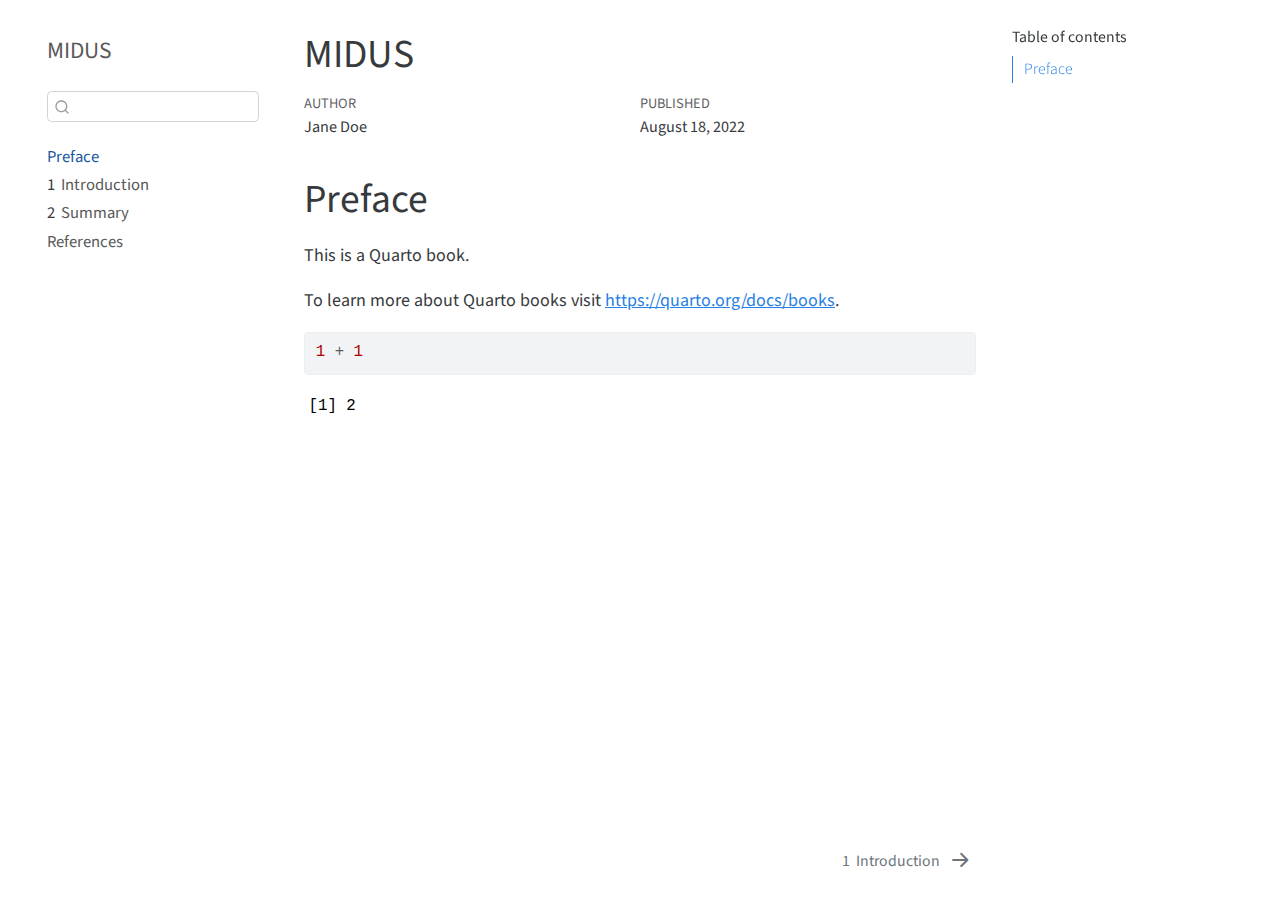
==== index.html @ 4b4c2485 "Built site for gh-pages" ====
<!DOCTYPE html>
<html xmlns="http://www.w3.org/1999/xhtml" lang="en" xml:lang="en"><head>

<meta charset="utf-8">
<meta name="generator" content="quarto-1.0.38">

<meta name="viewport" content="width=device-width, initial-scale=1.0, user-scalable=yes">

<meta name="author" content="Jane Doe">
<meta name="dcterms.date" content="2022-08-18">

<title>MIDUS</title>
<style>
code{white-space: pre-wrap;}
span.smallcaps{font-variant: small-caps;}
span.underline{text-decoration: underline;}
div.column{display: inline-block; vertical-align: top; width: 50%;}
div.hanging-indent{margin-left: 1.5em; text-indent: -1.5em;}
ul.task-list{list-style: none;}
pre > code.sourceCode { white-space: pre; position: relative; }
pre > code.sourceCode > span { display: inline-block; line-height: 1.25; }
pre > code.sourceCode > span:empty { height: 1.2em; }
.sourceCode { overflow: visible; }
code.sourceCode > span { color: inherit; text-decoration: inherit; }
div.sourceCode { margin: 1em 0; }
pre.sourceCode { margin: 0; }
@media screen {
div.sourceCode { overflow: auto; }
}
@media print {
pre > code.sourceCode { white-space: pre-wrap; }
pre > code.sourceCode > span { text-indent: -5em; padding-left: 5em; }
}
pre.numberSource code
  { counter-reset: source-line 0; }
pre.numberSource code > span
  { position: relative; left: -4em; counter-increment: source-line; }
pre.numberSource code > span > a:first-child::before
  { content: counter(source-line);
    position: relative; left: -1em; text-align: right; vertical-align: baseline;
    border: none; display: inline-block;
    -webkit-touch-callout: none; -webkit-user-select: none;
    -khtml-user-select: none; -moz-user-select: none;
    -ms-user-select: none; user-select: none;
    padding: 0 4px; width: 4em;
    color: #aaaaaa;
  }
pre.numberSource { margin-left: 3em; border-left: 1px solid #aaaaaa;  padding-left: 4px; }
div.sourceCode
  {   }
@media screen {
pre > code.sourceCode > span > a:first-child::before { text-decoration: underline; }
}
code span.al { color: #ff0000; font-weight: bold; } /* Alert */
code span.an { color: #60a0b0; font-weight: bold; font-style: italic; } /* Annotation */
code span.at { color: #7d9029; } /* Attribute */
code span.bn { color: #40a070; } /* BaseN */
code span.bu { } /* BuiltIn */
code span.cf { color: #007020; font-weight: bold; } /* ControlFlow */
code span.ch { color: #4070a0; } /* Char */
code span.cn { color: #880000; } /* Constant */
code span.co { color: #60a0b0; font-style: italic; } /* Comment */
code span.cv { color: #60a0b0; font-weight: bold; font-style: italic; } /* CommentVar */
code span.do { color: #ba2121; font-style: italic; } /* Documentation */
code span.dt { color: #902000; } /* DataType */
code span.dv { color: #40a070; } /* DecVal */
code span.er { color: #ff0000; font-weight: bold; } /* Error */
code span.ex { } /* Extension */
code span.fl { color: #40a070; } /* Float */
code span.fu { color: #06287e; } /* Function */
code span.im { } /* Import */
code span.in { color: #60a0b0; font-weight: bold; font-style: italic; } /* Information */
code span.kw { color: #007020; font-weight: bold; } /* Keyword */
code span.op { color: #666666; } /* Operator */
code span.ot { color: #007020; } /* Other */
code span.pp { color: #bc7a00; } /* Preprocessor */
code span.sc { color: #4070a0; } /* SpecialChar */
code span.ss { color: #bb6688; } /* SpecialString */
code span.st { color: #4070a0; } /* String */
code span.va { color: #19177c; } /* Variable */
code span.vs { color: #4070a0; } /* VerbatimString */
code span.wa { color: #60a0b0; font-weight: bold; font-style: italic; } /* Warning */
</style>


<script src="site_libs/quarto-nav/quarto-nav.js"></script>
<script src="site_libs/quarto-nav/headroom.min.js"></script>
<script src="site_libs/clipboard/clipboard.min.js"></script>
<script src="site_libs/quarto-search/autocomplete.umd.js"></script>
<script src="site_libs/quarto-search/fuse.min.js"></script>
<script src="site_libs/quarto-search/quarto-search.js"></script>
<meta name="quarto:offset" content="./">
<link href="./intro.html" rel="next">
<script src="site_libs/quarto-html/quarto.js"></script>
<script src="site_libs/quarto-html/popper.min.js"></script>
<script src="site_libs/quarto-html/tippy.umd.min.js"></script>
<script src="site_libs/quarto-html/anchor.min.js"></script>
<link href="site_libs/quarto-html/tippy.css" rel="stylesheet">
<link href="site_libs/quarto-html/quarto-syntax-highlighting.css" rel="stylesheet" id="quarto-text-highlighting-styles">
<script src="site_libs/bootstrap/bootstrap.min.js"></script>
<link href="site_libs/bootstrap/bootstrap-icons.css" rel="stylesheet">
<link href="site_libs/bootstrap/bootstrap.min.css" rel="stylesheet" id="quarto-bootstrap" data-mode="light">
<script id="quarto-search-options" type="application/json">{
  "location": "sidebar",
  "copy-button": false,
  "collapse-after": 3,
  "panel-placement": "start",
  "type": "textbox",
  "limit": 20,
  "language": {
    "search-no-results-text": "No results",
    "search-matching-documents-text": "matching documents",
    "search-copy-link-title": "Copy link to search",
    "search-hide-matches-text": "Hide additional matches",
    "search-more-match-text": "more match in this document",
    "search-more-matches-text": "more matches in this document",
    "search-clear-button-title": "Clear",
    "search-detached-cancel-button-title": "Cancel",
    "search-submit-button-title": "Submit"
  }
}</script>


</head>

<body class="nav-sidebar floating">

<div id="quarto-search-results"></div>
  <header id="quarto-header" class="headroom fixed-top">
  <nav class="quarto-secondary-nav" data-bs-toggle="collapse" data-bs-target="#quarto-sidebar" aria-controls="quarto-sidebar" aria-expanded="false" aria-label="Toggle sidebar navigation" onclick="if (window.quartoToggleHeadroom) { window.quartoToggleHeadroom(); }">
    <div class="container-fluid d-flex justify-content-between">
      <h1 class="quarto-secondary-nav-title">MIDUS</h1>
      <button type="button" class="quarto-btn-toggle btn" aria-label="Show secondary navigation">
        <i class="bi bi-chevron-right"></i>
      </button>
    </div>
  </nav>
</header>
<!-- content -->
<div id="quarto-content" class="quarto-container page-columns page-rows-contents page-layout-article">
<!-- sidebar -->
  <nav id="quarto-sidebar" class="sidebar collapse sidebar-navigation floating overflow-auto">
    <div class="pt-lg-2 mt-2 text-left sidebar-header">
    <div class="sidebar-title mb-0 py-0">
      <a href="./">MIDUS</a> 
    </div>
      </div>
      <div class="mt-2 flex-shrink-0 align-items-center">
        <div class="sidebar-search">
        <div id="quarto-search" class="" title="Search"></div>
        </div>
      </div>
    <div class="sidebar-menu-container"> 
    <ul class="list-unstyled mt-1">
        <li class="sidebar-item">
  <div class="sidebar-item-container"> 
  <a href="./index.html" class="sidebar-item-text sidebar-link active">Preface</a>
  </div>
</li>
        <li class="sidebar-item">
  <div class="sidebar-item-container"> 
  <a href="./intro.html" class="sidebar-item-text sidebar-link"><span class="chapter-number">1</span>&nbsp; <span class="chapter-title">Introduction</span></a>
  </div>
</li>
        <li class="sidebar-item">
  <div class="sidebar-item-container"> 
  <a href="./summary.html" class="sidebar-item-text sidebar-link"><span class="chapter-number">2</span>&nbsp; <span class="chapter-title">Summary</span></a>
  </div>
</li>
        <li class="sidebar-item">
  <div class="sidebar-item-container"> 
  <a href="./references.html" class="sidebar-item-text sidebar-link">References</a>
  </div>
</li>
    </ul>
    </div>
</nav>
<!-- margin-sidebar -->
    <div id="quarto-margin-sidebar" class="sidebar margin-sidebar">
        <nav id="TOC" role="doc-toc">
    <h2 id="toc-title">Table of contents</h2>
   
  <ul>
  <li><a href="#preface" id="toc-preface" class="nav-link active" data-scroll-target="#preface">Preface</a></li>
  </ul>
</nav>
    </div>
<!-- main -->
<main class="content" id="quarto-document-content">

<header id="title-block-header" class="quarto-title-block default">
<div class="quarto-title">
<h1 class="title d-none d-lg-block">MIDUS</h1>
</div>



<div class="quarto-title-meta">

    <div>
    <div class="quarto-title-meta-heading">Author</div>
    <div class="quarto-title-meta-contents">
             <p>Jane Doe </p>
          </div>
  </div>
    
    <div>
    <div class="quarto-title-meta-heading">Published</div>
    <div class="quarto-title-meta-contents">
      <p class="date">August 18, 2022</p>
    </div>
  </div>
    
  </div>
  

</header>

<section id="preface" class="level1 unnumbered">
<h1 class="unnumbered">Preface</h1>
<p>This is a Quarto book.</p>
<p>To learn more about Quarto books visit <a href="https://quarto.org/docs/books" class="uri">https://quarto.org/docs/books</a>.</p>
<div class="cell">
<div class="sourceCode cell-code" id="cb1"><pre class="sourceCode r code-with-copy"><code class="sourceCode r"><span id="cb1-1"><a href="#cb1-1" aria-hidden="true" tabindex="-1"></a><span class="dv">1</span> <span class="sc">+</span> <span class="dv">1</span></span></code><button title="Copy to Clipboard" class="code-copy-button"><i class="bi"></i></button></pre></div>
<div class="cell-output cell-output-stdout">
<pre><code>[1] 2</code></pre>
</div>
</div>


</section>

</main> <!-- /main -->
<script id="quarto-html-after-body" type="application/javascript">
window.document.addEventListener("DOMContentLoaded", function (event) {
  const toggleBodyColorMode = (bsSheetEl) => {
    const mode = bsSheetEl.getAttribute("data-mode");
    const bodyEl = window.document.querySelector("body");
    if (mode === "dark") {
      bodyEl.classList.add("quarto-dark");
      bodyEl.classList.remove("quarto-light");
    } else {
      bodyEl.classList.add("quarto-light");
      bodyEl.classList.remove("quarto-dark");
    }
  }
  const toggleBodyColorPrimary = () => {
    const bsSheetEl = window.document.querySelector("link#quarto-bootstrap");
    if (bsSheetEl) {
      toggleBodyColorMode(bsSheetEl);
    }
  }
  toggleBodyColorPrimary();  
  const icon = "";
  const anchorJS = new window.AnchorJS();
  anchorJS.options = {
    placement: 'right',
    icon: icon
  };
  anchorJS.add('.anchored');
  const clipboard = new window.ClipboardJS('.code-copy-button', {
    target: function(trigger) {
      return trigger.previousElementSibling;
    }
  });
  clipboard.on('success', function(e) {
    // button target
    const button = e.trigger;
    // don't keep focus
    button.blur();
    // flash "checked"
    button.classList.add('code-copy-button-checked');
    var currentTitle = button.getAttribute("title");
    button.setAttribute("title", "Copied!");
    setTimeout(function() {
      button.setAttribute("title", currentTitle);
      button.classList.remove('code-copy-button-checked');
    }, 1000);
    // clear code selection
    e.clearSelection();
  });
  function tippyHover(el, contentFn) {
    const config = {
      allowHTML: true,
      content: contentFn,
      maxWidth: 500,
      delay: 100,
      arrow: false,
      appendTo: function(el) {
          return el.parentElement;
      },
      interactive: true,
      interactiveBorder: 10,
      theme: 'quarto',
      placement: 'bottom-start'
    };
    window.tippy(el, config); 
  }
  const noterefs = window.document.querySelectorAll('a[role="doc-noteref"]');
  for (var i=0; i<noterefs.length; i++) {
    const ref = noterefs[i];
    tippyHover(ref, function() {
      let href = ref.getAttribute('href');
      try { href = new URL(href).hash; } catch {}
      const id = href.replace(/^#\/?/, "");
      const note = window.document.getElementById(id);
      return note.innerHTML;
    });
  }
  var bibliorefs = window.document.querySelectorAll('a[role="doc-biblioref"]');
  for (var i=0; i<bibliorefs.length; i++) {
    const ref = bibliorefs[i];
    const cites = ref.parentNode.getAttribute('data-cites').split(' ');
    tippyHover(ref, function() {
      var popup = window.document.createElement('div');
      cites.forEach(function(cite) {
        var citeDiv = window.document.createElement('div');
        citeDiv.classList.add('hanging-indent');
        citeDiv.classList.add('csl-entry');
        var biblioDiv = window.document.getElementById('ref-' + cite);
        if (biblioDiv) {
          citeDiv.innerHTML = biblioDiv.innerHTML;
        }
        popup.appendChild(citeDiv);
      });
      return popup.innerHTML;
    });
  }
});
</script>
<nav class="page-navigation">
  <div class="nav-page nav-page-previous">
  </div>
  <div class="nav-page nav-page-next">
      <a href="./intro.html" class="pagination-link">
        <span class="nav-page-text"><span class="chapter-number">1</span>&nbsp; <span class="chapter-title">Introduction</span></span> <i class="bi bi-arrow-right-short"></i>
      </a>
  </div>
</nav>
</div> <!-- /content -->



</body></html>
---- site_libs/quarto-html/tippy.css ----
.tippy-box[data-animation=fade][data-state=hidden]{opacity:0}[data-tippy-root]{max-width:calc(100vw - 10px)}.tippy-box{position:relative;background-color:#333;color:#fff;border-radius:4px;font-size:14px;line-height:1.4;white-space:normal;outline:0;transition-property:transform,visibility,opacity}.tippy-box[data-placement^=top]>.tippy-arrow{bottom:0}.tippy-box[data-placement^=top]>.tippy-arrow:before{bottom:-7px;left:0;border-width:8px 8px 0;border-top-color:initial;transform-origin:center top}.tippy-box[data-placement^=bottom]>.tippy-arrow{top:0}.tippy-box[data-placement^=bottom]>.tippy-arrow:before{top:-7px;left:0;border-width:0 8px 8px;border-bottom-color:initial;transform-origin:center bottom}.tippy-box[data-placement^=left]>.tippy-arrow{right:0}.tippy-box[data-placement^=left]>.tippy-arrow:before{border-width:8px 0 8px 8px;border-left-color:initial;right:-7px;transform-origin:center left}.tippy-box[data-placement^=right]>.tippy-arrow{left:0}.tippy-box[data-placement^=right]>.tippy-arrow:before{left:-7px;border-width:8px 8px 8px 0;border-right-color:initial;transform-origin:center right}.tippy-box[data-inertia][data-state=visible]{transition-timing-function:cubic-bezier(.54,1.5,.38,1.11)}.tippy-arrow{width:16px;height:16px;color:#333}.tippy-arrow:before{content:"";position:absolute;border-color:transparent;border-style:solid}.tippy-content{position:relative;padding:5px 9px;z-index:1}
---- site_libs/quarto-html/quarto-syntax-highlighting.css ----
/* quarto syntax highlight colors */
:root {
  --quarto-hl-ot-color: #003B4F;
  --quarto-hl-at-color: #657422;
  --quarto-hl-ss-color: #20794D;
  --quarto-hl-an-color: #5E5E5E;
  --quarto-hl-fu-color: #4758AB;
  --quarto-hl-st-color: #20794D;
  --quarto-hl-cf-color: #003B4F;
  --quarto-hl-op-color: #5E5E5E;
  --quarto-hl-er-color: #AD0000;
  --quarto-hl-bn-color: #AD0000;
  --quarto-hl-al-color: #AD0000;
  --quarto-hl-va-color: #111111;
  --quarto-hl-bu-color: inherit;
  --quarto-hl-ex-color: inherit;
  --quarto-hl-pp-color: #AD0000;
  --quarto-hl-in-color: #5E5E5E;
  --quarto-hl-vs-color: #20794D;
  --quarto-hl-wa-color: #5E5E5E;
  --quarto-hl-do-color: #5E5E5E;
  --quarto-hl-im-color: #00769E;
  --quarto-hl-ch-color: #20794D;
  --quarto-hl-dt-color: #AD0000;
  --quarto-hl-fl-color: #AD0000;
  --quarto-hl-co-color: #5E5E5E;
  --quarto-hl-cv-color: #5E5E5E;
  --quarto-hl-cn-color: #8f5902;
  --quarto-hl-sc-color: #5E5E5E;
  --quarto-hl-dv-color: #AD0000;
  --quarto-hl-kw-color: #003B4F;
}

/* other quarto variables */
:root {
  --quarto-font-monospace: SFMono-Regular, Menlo, Monaco, Consolas, "Liberation Mono", "Courier New", monospace;
}

pre > code.sourceCode > span {
  color: #003B4F;
}

code span {
  color: #003B4F;
}

code.sourceCode > span {
  color: #003B4F;
}

div.sourceCode,
div.sourceCode pre.sourceCode {
  color: #003B4F;
}

code span.ot {
  color: #003B4F;
}

code span.at {
  color: #657422;
}

code span.ss {
  color: #20794D;
}

code span.an {
  color: #5E5E5E;
}

code span.fu {
  color: #4758AB;
}

code span.st {
  color: #20794D;
}

code span.cf {
  color: #003B4F;
}

code span.op {
  color: #5E5E5E;
}

code span.er {
  color: #AD0000;
}

code span.bn {
  color: #AD0000;
}

code span.al {
  color: #AD0000;
}

code span.va {
  color: #111111;
}

code span.pp {
  color: #AD0000;
}

code span.in {
  color: #5E5E5E;
}

code span.vs {
  color: #20794D;
}

code span.wa {
  color: #5E5E5E;
  font-style: italic;
}

code span.do {
  color: #5E5E5E;
  font-style: italic;
}

code span.im {
  color: #00769E;
}

code span.ch {
  color: #20794D;
}

code span.dt {
  color: #AD0000;
}

code span.fl {
  color: #AD0000;
}

code span.co {
  color: #5E5E5E;
}

code span.cv {
  color: #5E5E5E;
  font-style: italic;
}

code span.cn {
  color: #8f5902;
}

code span.sc {
  color: #5E5E5E;
}

code span.dv {
  color: #AD0000;
}

code span.kw {
  color: #003B4F;
}

.prevent-inlining {
  content: "</";
}

/*# sourceMappingURL=debc5d5d77c3f9108843748ff7464032.css.map */
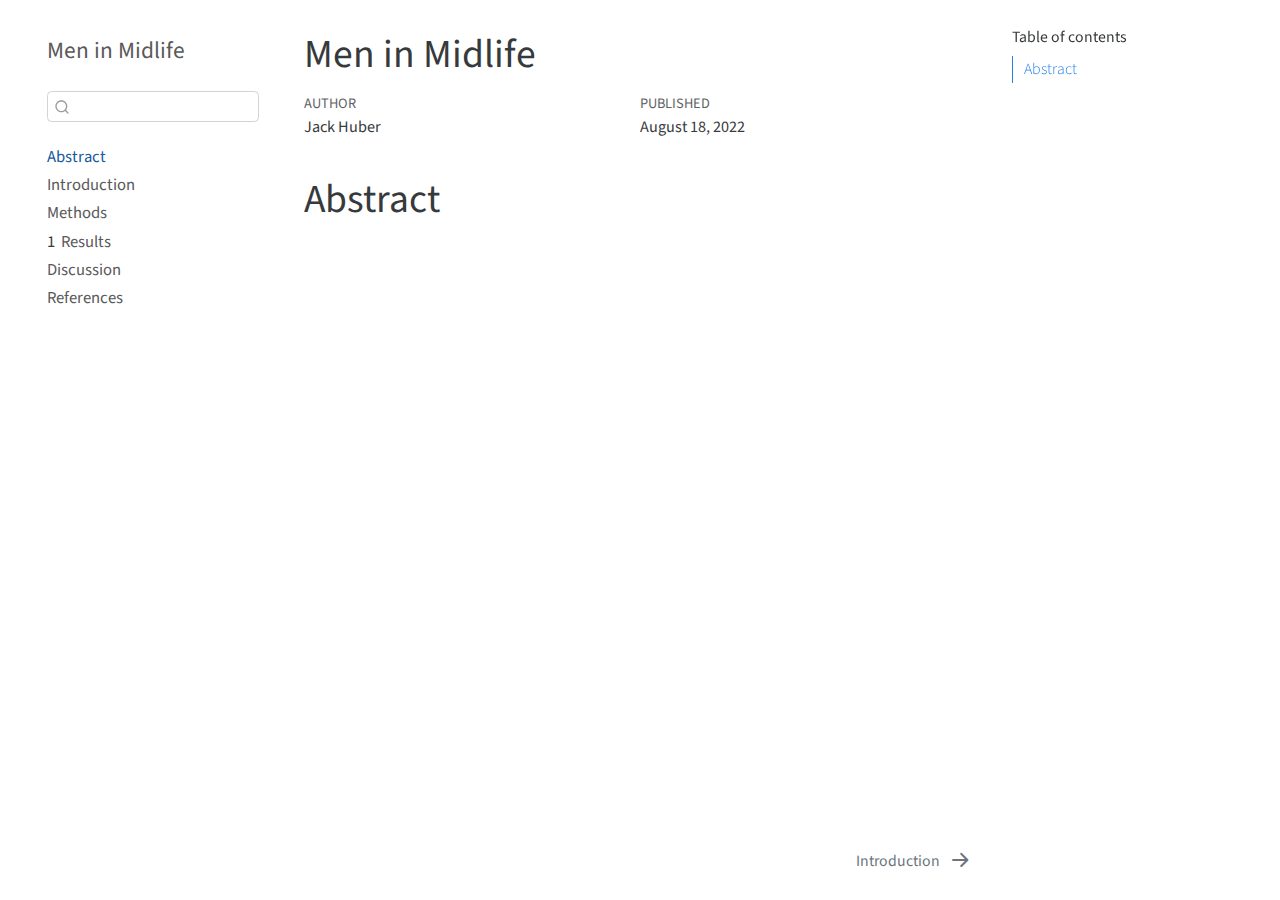
==== commit 9953c2b7: "Built site for gh-pages" ====
--- a/index.html
+++ b/index.html
@@ -6,10 +6,10 @@
 
 <meta name="viewport" content="width=device-width, initial-scale=1.0, user-scalable=yes">
 
-<meta name="author" content="Jane Doe">
+<meta name="author" content="Jack Huber">
 <meta name="dcterms.date" content="2022-08-18">
 
-<title>MIDUS</title>
+<title>Men in Midlife</title>
 <style>
 code{white-space: pre-wrap;}
 span.smallcaps{font-variant: small-caps;}
@@ -17,69 +17,6 @@
 div.column{display: inline-block; vertical-align: top; width: 50%;}
 div.hanging-indent{margin-left: 1.5em; text-indent: -1.5em;}
 ul.task-list{list-style: none;}
-pre > code.sourceCode { white-space: pre; position: relative; }
-pre > code.sourceCode > span { display: inline-block; line-height: 1.25; }
-pre > code.sourceCode > span:empty { height: 1.2em; }
-.sourceCode { overflow: visible; }
-code.sourceCode > span { color: inherit; text-decoration: inherit; }
-div.sourceCode { margin: 1em 0; }
-pre.sourceCode { margin: 0; }
-@media screen {
-div.sourceCode { overflow: auto; }
-}
-@media print {
-pre > code.sourceCode { white-space: pre-wrap; }
-pre > code.sourceCode > span { text-indent: -5em; padding-left: 5em; }
-}
-pre.numberSource code
-  { counter-reset: source-line 0; }
-pre.numberSource code > span
-  { position: relative; left: -4em; counter-increment: source-line; }
-pre.numberSource code > span > a:first-child::before
-  { content: counter(source-line);
-    position: relative; left: -1em; text-align: right; vertical-align: baseline;
-    border: none; display: inline-block;
-    -webkit-touch-callout: none; -webkit-user-select: none;
-    -khtml-user-select: none; -moz-user-select: none;
-    -ms-user-select: none; user-select: none;
-    padding: 0 4px; width: 4em;
-    color: #aaaaaa;
-  }
-pre.numberSource { margin-left: 3em; border-left: 1px solid #aaaaaa;  padding-left: 4px; }
-div.sourceCode
-  {   }
-@media screen {
-pre > code.sourceCode > span > a:first-child::before { text-decoration: underline; }
-}
-code span.al { color: #ff0000; font-weight: bold; } /* Alert */
-code span.an { color: #60a0b0; font-weight: bold; font-style: italic; } /* Annotation */
-code span.at { color: #7d9029; } /* Attribute */
-code span.bn { color: #40a070; } /* BaseN */
-code span.bu { } /* BuiltIn */
-code span.cf { color: #007020; font-weight: bold; } /* ControlFlow */
-code span.ch { color: #4070a0; } /* Char */
-code span.cn { color: #880000; } /* Constant */
-code span.co { color: #60a0b0; font-style: italic; } /* Comment */
-code span.cv { color: #60a0b0; font-weight: bold; font-style: italic; } /* CommentVar */
-code span.do { color: #ba2121; font-style: italic; } /* Documentation */
-code span.dt { color: #902000; } /* DataType */
-code span.dv { color: #40a070; } /* DecVal */
-code span.er { color: #ff0000; font-weight: bold; } /* Error */
-code span.ex { } /* Extension */
-code span.fl { color: #40a070; } /* Float */
-code span.fu { color: #06287e; } /* Function */
-code span.im { } /* Import */
-code span.in { color: #60a0b0; font-weight: bold; font-style: italic; } /* Information */
-code span.kw { color: #007020; font-weight: bold; } /* Keyword */
-code span.op { color: #666666; } /* Operator */
-code span.ot { color: #007020; } /* Other */
-code span.pp { color: #bc7a00; } /* Preprocessor */
-code span.sc { color: #4070a0; } /* SpecialChar */
-code span.ss { color: #bb6688; } /* SpecialString */
-code span.st { color: #4070a0; } /* String */
-code span.va { color: #19177c; } /* Variable */
-code span.vs { color: #4070a0; } /* VerbatimString */
-code span.wa { color: #60a0b0; font-weight: bold; font-style: italic; } /* Warning */
 </style>
 
 
@@ -129,7 +66,7 @@
   <header id="quarto-header" class="headroom fixed-top">
   <nav class="quarto-secondary-nav" data-bs-toggle="collapse" data-bs-target="#quarto-sidebar" aria-controls="quarto-sidebar" aria-expanded="false" aria-label="Toggle sidebar navigation" onclick="if (window.quartoToggleHeadroom) { window.quartoToggleHeadroom(); }">
     <div class="container-fluid d-flex justify-content-between">
-      <h1 class="quarto-secondary-nav-title">MIDUS</h1>
+      <h1 class="quarto-secondary-nav-title">Men in Midlife</h1>
       <button type="button" class="quarto-btn-toggle btn" aria-label="Show secondary navigation">
         <i class="bi bi-chevron-right"></i>
       </button>
@@ -142,7 +79,7 @@
   <nav id="quarto-sidebar" class="sidebar collapse sidebar-navigation floating overflow-auto">
     <div class="pt-lg-2 mt-2 text-left sidebar-header">
     <div class="sidebar-title mb-0 py-0">
-      <a href="./">MIDUS</a> 
+      <a href="./">Men in Midlife</a> 
     </div>
       </div>
       <div class="mt-2 flex-shrink-0 align-items-center">
@@ -154,17 +91,27 @@
     <ul class="list-unstyled mt-1">
         <li class="sidebar-item">
   <div class="sidebar-item-container"> 
-  <a href="./index.html" class="sidebar-item-text sidebar-link active">Preface</a>
-  </div>
-</li>
-        <li class="sidebar-item">
-  <div class="sidebar-item-container"> 
-  <a href="./intro.html" class="sidebar-item-text sidebar-link"><span class="chapter-number">1</span>&nbsp; <span class="chapter-title">Introduction</span></a>
-  </div>
-</li>
-        <li class="sidebar-item">
-  <div class="sidebar-item-container"> 
-  <a href="./summary.html" class="sidebar-item-text sidebar-link"><span class="chapter-number">2</span>&nbsp; <span class="chapter-title">Summary</span></a>
+  <a href="./index.html" class="sidebar-item-text sidebar-link active">Abstract</a>
+  </div>
+</li>
+        <li class="sidebar-item">
+  <div class="sidebar-item-container"> 
+  <a href="./intro.html" class="sidebar-item-text sidebar-link">Introduction</a>
+  </div>
+</li>
+        <li class="sidebar-item">
+  <div class="sidebar-item-container"> 
+  <a href="./methods.html" class="sidebar-item-text sidebar-link">Methods</a>
+  </div>
+</li>
+        <li class="sidebar-item">
+  <div class="sidebar-item-container"> 
+  <a href="./results.html" class="sidebar-item-text sidebar-link"><span class="chapter-number">1</span>&nbsp; <span class="chapter-title">Results</span></a>
+  </div>
+</li>
+        <li class="sidebar-item">
+  <div class="sidebar-item-container"> 
+  <a href="./discussion.html" class="sidebar-item-text sidebar-link">Discussion</a>
   </div>
 </li>
         <li class="sidebar-item">
@@ -181,7 +128,7 @@
     <h2 id="toc-title">Table of contents</h2>
    
   <ul>
-  <li><a href="#preface" id="toc-preface" class="nav-link active" data-scroll-target="#preface">Preface</a></li>
+  <li><a href="#abstract" id="toc-abstract" class="nav-link active" data-scroll-target="#abstract">Abstract</a></li>
   </ul>
 </nav>
     </div>
@@ -190,7 +137,7 @@
 
 <header id="title-block-header" class="quarto-title-block default">
 <div class="quarto-title">
-<h1 class="title d-none d-lg-block">MIDUS</h1>
+<h1 class="title d-none d-lg-block">Men in Midlife</h1>
 </div>
 
 
@@ -200,7 +147,7 @@
     <div>
     <div class="quarto-title-meta-heading">Author</div>
     <div class="quarto-title-meta-contents">
-             <p>Jane Doe </p>
+             <p>Jack Huber </p>
           </div>
   </div>
     
@@ -216,16 +163,8 @@
 
 </header>
 
-<section id="preface" class="level1 unnumbered">
-<h1 class="unnumbered">Preface</h1>
-<p>This is a Quarto book.</p>
-<p>To learn more about Quarto books visit <a href="https://quarto.org/docs/books" class="uri">https://quarto.org/docs/books</a>.</p>
-<div class="cell">
-<div class="sourceCode cell-code" id="cb1"><pre class="sourceCode r code-with-copy"><code class="sourceCode r"><span id="cb1-1"><a href="#cb1-1" aria-hidden="true" tabindex="-1"></a><span class="dv">1</span> <span class="sc">+</span> <span class="dv">1</span></span></code><button title="Copy to Clipboard" class="code-copy-button"><i class="bi"></i></button></pre></div>
-<div class="cell-output cell-output-stdout">
-<pre><code>[1] 2</code></pre>
-</div>
-</div>
+<section id="abstract" class="level1 unnumbered">
+<h1 class="unnumbered">Abstract</h1>
 
 
 </section>
@@ -333,7 +272,7 @@
   </div>
   <div class="nav-page nav-page-next">
       <a href="./intro.html" class="pagination-link">
-        <span class="nav-page-text"><span class="chapter-number">1</span>&nbsp; <span class="chapter-title">Introduction</span></span> <i class="bi bi-arrow-right-short"></i>
+        <span class="nav-page-text">Introduction</span> <i class="bi bi-arrow-right-short"></i>
       </a>
   </div>
 </nav>
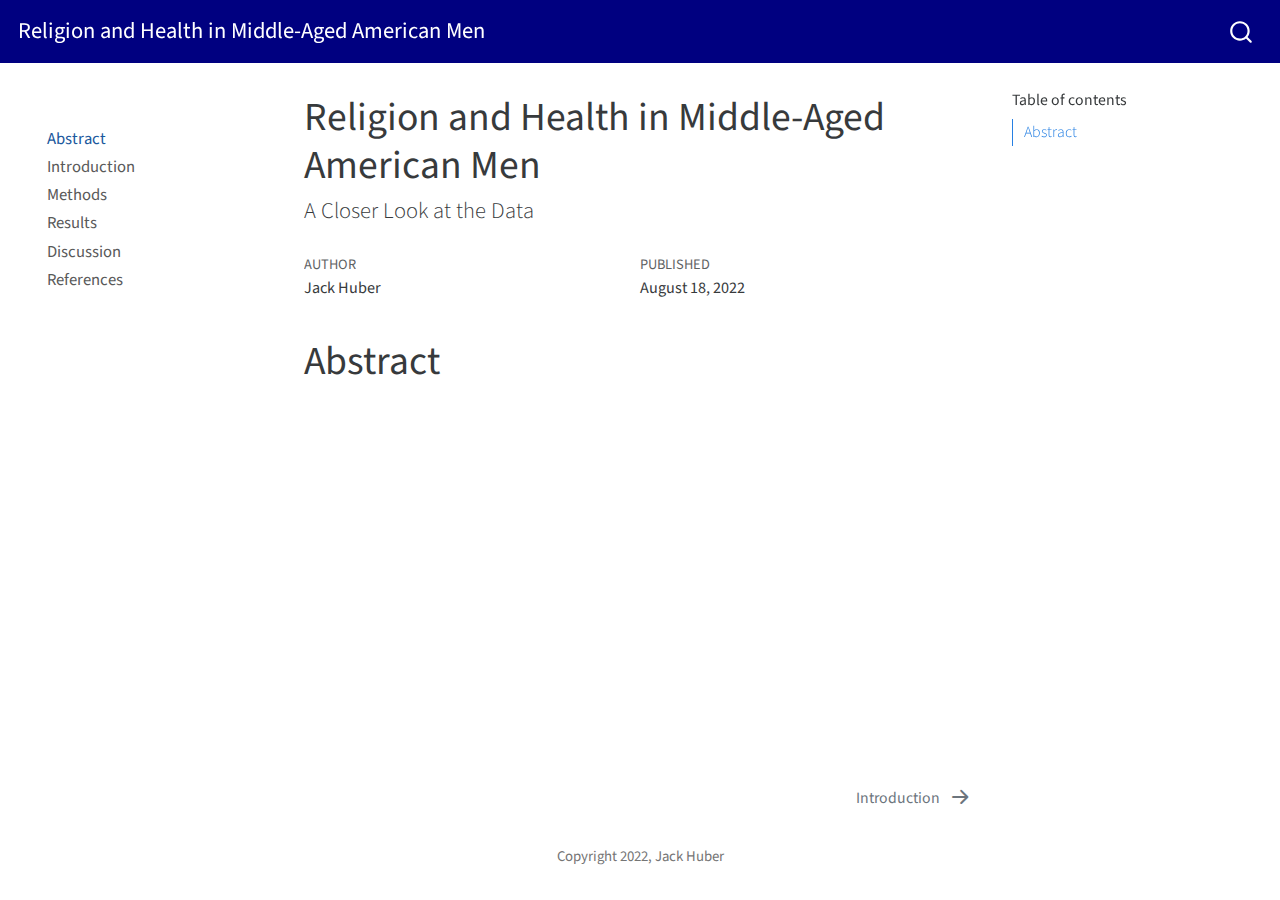
==== commit bee3bb96: "Built site for gh-pages" ====
--- a/index.html
+++ b/index.html
@@ -9,7 +9,7 @@
 <meta name="author" content="Jack Huber">
 <meta name="dcterms.date" content="2022-08-18">
 
-<title>Men in Midlife</title>
+<title>Religion and Health in Middle-Aged American Men</title>
 <style>
 code{white-space: pre-wrap;}
 span.smallcaps{font-variant: small-caps;}
@@ -38,11 +38,11 @@
 <link href="site_libs/bootstrap/bootstrap-icons.css" rel="stylesheet">
 <link href="site_libs/bootstrap/bootstrap.min.css" rel="stylesheet" id="quarto-bootstrap" data-mode="light">
 <script id="quarto-search-options" type="application/json">{
-  "location": "sidebar",
+  "location": "navbar",
   "copy-button": false,
   "collapse-after": 3,
-  "panel-placement": "start",
-  "type": "textbox",
+  "panel-placement": "end",
+  "type": "overlay",
   "limit": 20,
   "language": {
     "search-no-results-text": "No results",
@@ -60,13 +60,21 @@
 
 </head>
 
-<body class="nav-sidebar floating">
+<body class="nav-sidebar floating nav-fixed">
 
 <div id="quarto-search-results"></div>
   <header id="quarto-header" class="headroom fixed-top">
+    <nav class="navbar navbar-expand-lg navbar-dark ">
+      <div class="navbar-container container-fluid">
+      <a class="navbar-brand" href="./index.html">
+    <span class="navbar-title">Religion and Health in Middle-Aged American Men</span>
+  </a>
+          <div id="quarto-search" class="" title="Search"></div>
+      </div> <!-- /container-fluid -->
+    </nav>
   <nav class="quarto-secondary-nav" data-bs-toggle="collapse" data-bs-target="#quarto-sidebar" aria-controls="quarto-sidebar" aria-expanded="false" aria-label="Toggle sidebar navigation" onclick="if (window.quartoToggleHeadroom) { window.quartoToggleHeadroom(); }">
     <div class="container-fluid d-flex justify-content-between">
-      <h1 class="quarto-secondary-nav-title">Men in Midlife</h1>
+      <h1 class="quarto-secondary-nav-title">Religion and Health in Middle-Aged American Men</h1>
       <button type="button" class="quarto-btn-toggle btn" aria-label="Show secondary navigation">
         <i class="bi bi-chevron-right"></i>
       </button>
@@ -74,14 +82,9 @@
   </nav>
 </header>
 <!-- content -->
-<div id="quarto-content" class="quarto-container page-columns page-rows-contents page-layout-article">
+<div id="quarto-content" class="quarto-container page-columns page-rows-contents page-layout-article page-navbar">
 <!-- sidebar -->
   <nav id="quarto-sidebar" class="sidebar collapse sidebar-navigation floating overflow-auto">
-    <div class="pt-lg-2 mt-2 text-left sidebar-header">
-    <div class="sidebar-title mb-0 py-0">
-      <a href="./">Men in Midlife</a> 
-    </div>
-      </div>
       <div class="mt-2 flex-shrink-0 align-items-center">
         <div class="sidebar-search">
         <div id="quarto-search" class="" title="Search"></div>
@@ -106,7 +109,7 @@
 </li>
         <li class="sidebar-item">
   <div class="sidebar-item-container"> 
-  <a href="./results.html" class="sidebar-item-text sidebar-link"><span class="chapter-number">1</span>&nbsp; <span class="chapter-title">Results</span></a>
+  <a href="./results.html" class="sidebar-item-text sidebar-link">Results</a>
   </div>
 </li>
         <li class="sidebar-item">
@@ -137,7 +140,8 @@
 
 <header id="title-block-header" class="quarto-title-block default">
 <div class="quarto-title">
-<h1 class="title d-none d-lg-block">Men in Midlife</h1>
+<h1 class="title d-none d-lg-block">Religion and Health in Middle-Aged American Men</h1>
+<p class="subtitle lead">A Closer Look at the Data</p>
 </div>
 
 
@@ -277,6 +281,11 @@
   </div>
 </nav>
 </div> <!-- /content -->
+<footer class="footer">
+  <div class="nav-footer">
+      <div class="nav-footer-center">Copyright 2022, Jack Huber</div>
+  </div>
+</footer>
 
 
 
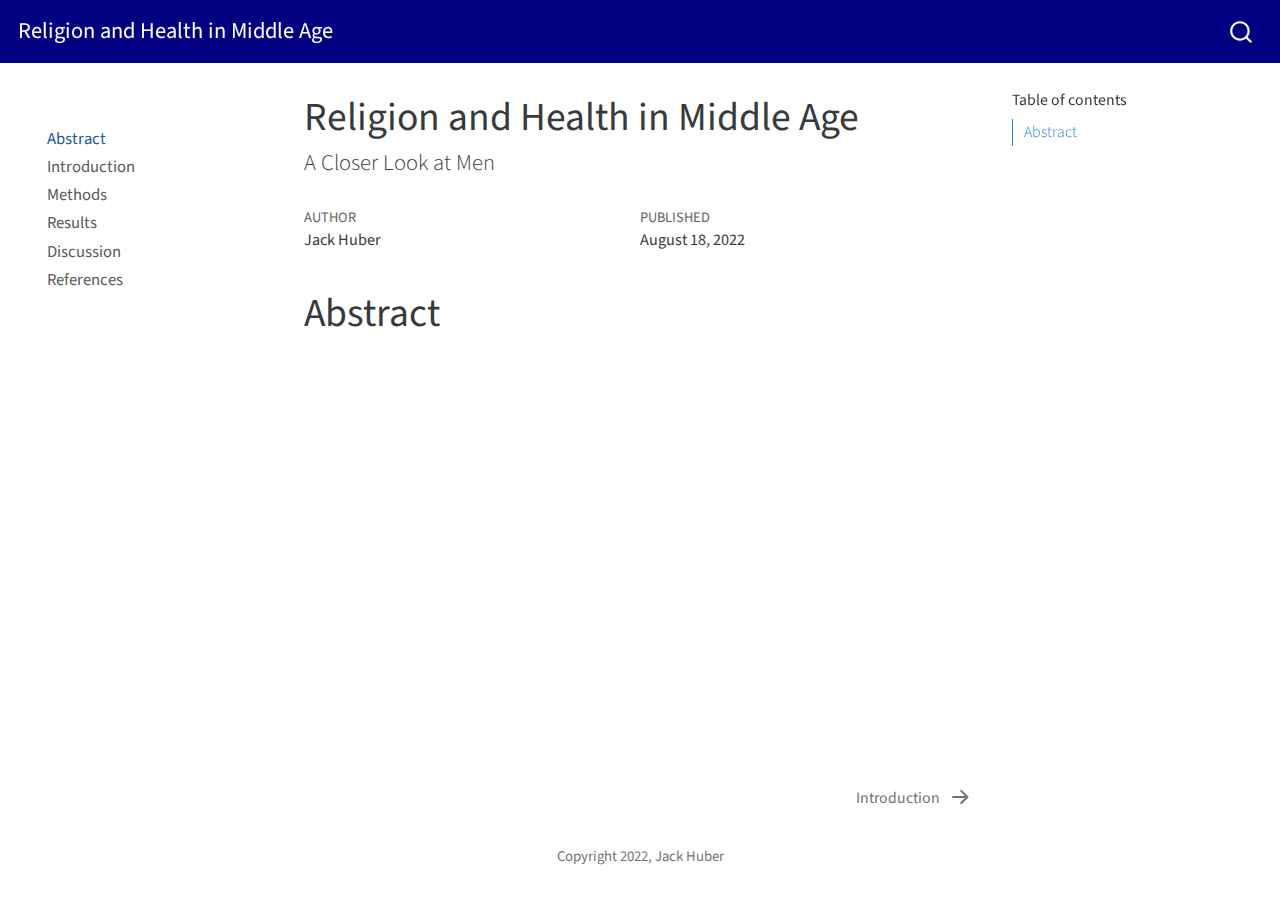
==== commit 2c024379: "Built site for gh-pages" ====
--- a/index.html
+++ b/index.html
@@ -9,7 +9,7 @@
 <meta name="author" content="Jack Huber">
 <meta name="dcterms.date" content="2022-08-18">
 
-<title>Religion and Health in Middle-Aged American Men</title>
+<title>Religion and Health in Middle Age</title>
 <style>
 code{white-space: pre-wrap;}
 span.smallcaps{font-variant: small-caps;}
@@ -67,14 +67,14 @@
     <nav class="navbar navbar-expand-lg navbar-dark ">
       <div class="navbar-container container-fluid">
       <a class="navbar-brand" href="./index.html">
-    <span class="navbar-title">Religion and Health in Middle-Aged American Men</span>
+    <span class="navbar-title">Religion and Health in Middle Age</span>
   </a>
           <div id="quarto-search" class="" title="Search"></div>
       </div> <!-- /container-fluid -->
     </nav>
   <nav class="quarto-secondary-nav" data-bs-toggle="collapse" data-bs-target="#quarto-sidebar" aria-controls="quarto-sidebar" aria-expanded="false" aria-label="Toggle sidebar navigation" onclick="if (window.quartoToggleHeadroom) { window.quartoToggleHeadroom(); }">
     <div class="container-fluid d-flex justify-content-between">
-      <h1 class="quarto-secondary-nav-title">Religion and Health in Middle-Aged American Men</h1>
+      <h1 class="quarto-secondary-nav-title">Religion and Health in Middle Age</h1>
       <button type="button" class="quarto-btn-toggle btn" aria-label="Show secondary navigation">
         <i class="bi bi-chevron-right"></i>
       </button>
@@ -140,8 +140,8 @@
 
 <header id="title-block-header" class="quarto-title-block default">
 <div class="quarto-title">
-<h1 class="title d-none d-lg-block">Religion and Health in Middle-Aged American Men</h1>
-<p class="subtitle lead">A Closer Look at the Data</p>
+<h1 class="title d-none d-lg-block">Religion and Health in Middle Age</h1>
+<p class="subtitle lead">A Closer Look at Men</p>
 </div>
 
 
